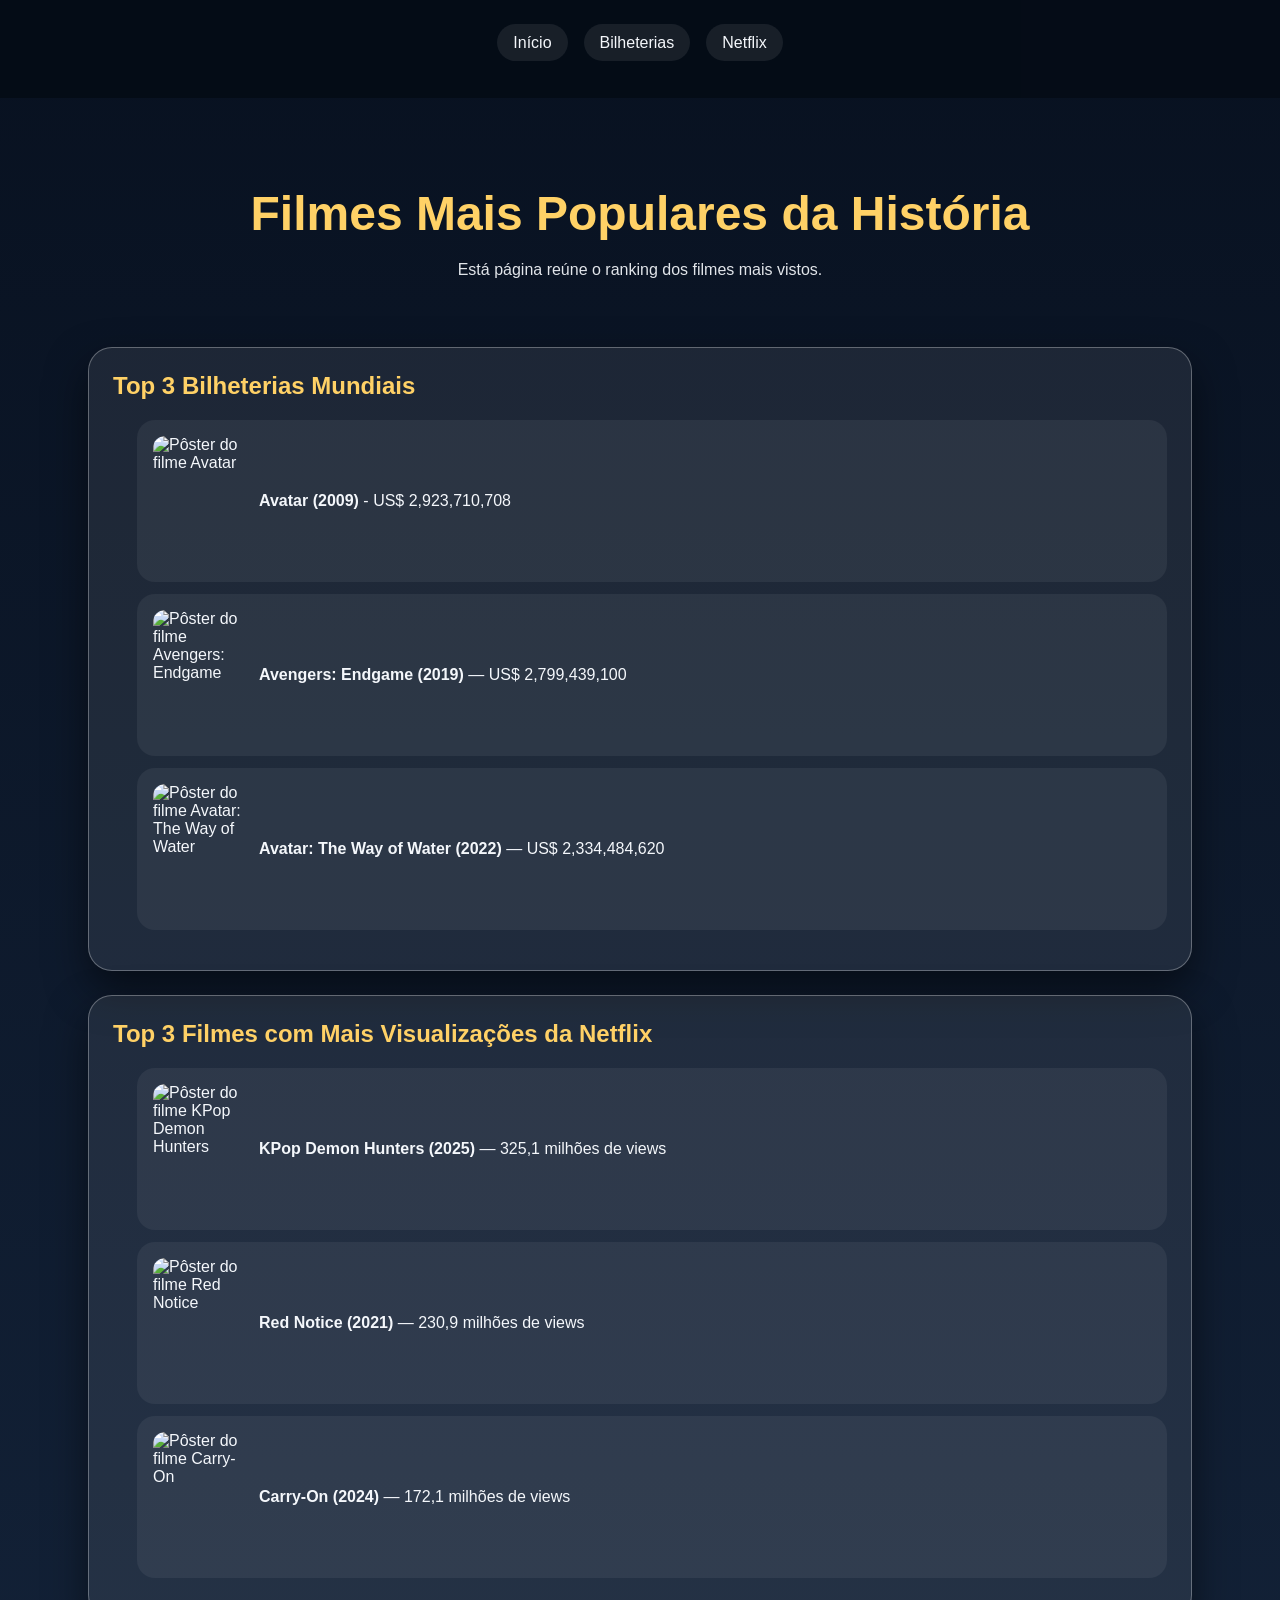
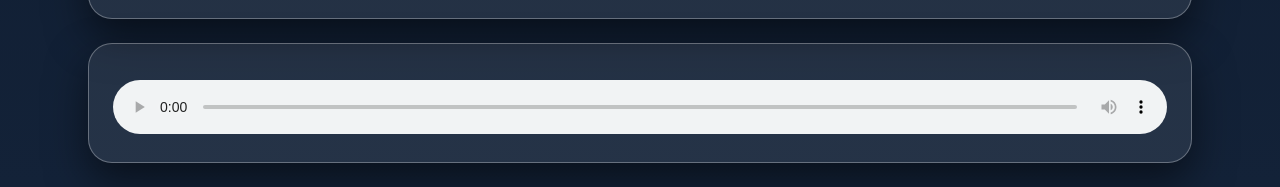
==== index.html @ 764b99d1 "base do projeto HTML e CSS" ====
<!-- Informa ao navegador que o documento é um HTML-->
<!doctype html>
<!-- define o idioma da página -->
<html lang="pt-BR">
  <!-- guarda informações que não aparecem no conteúdo da página -->
  <head>
    <!-- evita problemas com acentuações e caracteres especiais. Segue a convenção do idioma. -->
    <meta charset="UTF-8" />
    <!-- Responsividade: diferentes tamanhos de tela -->
    <meta name="viewport" content="width=device-width, initial-scale=1.0" />
    <!-- Título da página exibido na aba do navegador -->
    <title>Filmes mais populares</title>

    <!-- linka com o arquivo de css -->
    <link rel="stylesheet" href="css/style.css" />
    <link rel="stylesheet" href="css/index.css" />
  </head>

  <!-- Tudo que é visível na página -->
  <body>
    <nav>
      <ul>
        <li><a href="index.html">Início</a></li>
        <li><a href="bilheterias.html">Bilheterias</a></li>
        <li><a href="netflix.html">Netflix</a></li>
      </ul>
    </nav>
    <!-- Cabeçalho da página -->
    <header>
      <h1>Filmes Mais Populares da História</h1>
      <p>Está página reúne o ranking dos filmes mais vistos.</p>
    </header>

    <!-- Conteúdo principal -->
    <main>
      <!-- section separa conteúdos por assunto -->
      <section>
        <h2>Top 3 Bilheterias Mundiais</h2>
        <!-- ol cria uma lista ordenada -->
        <ol class="lista-filmes">
          <!-- li continua representando um item da lista, agora com mais conteúdo dentro -->
          <li class="filme-item">
            <!-- img adiciona uma imagem na página -->
            <img
              src="https://image.tmdb.org/t/p/w500/kyeqWdyUXW608qlYkRqosgbbJyK.jpg"
              alt="Pôster do filme Avatar"
            />
            <!-- div foi usada para agrupar os textos do filme e facilitar a estilização -->
            <div class="filme-texto">
              <strong>Avatar (2009)</strong> - US$ 2,923,710,708
            </div>
          </li>
          <li class="filme-item">
            <img
              src="https://image.tmdb.org/t/p/w500/or06FN3Dka5tukK1e9sl16pB3iy.jpg"
              alt="Pôster do filme Avengers: Endgame"
            />
            <div class="filme-texto">
              <strong>Avengers: Endgame (2019)</strong> — US$ 2,799,439,100
            </div>
          </li>
          <li class="filme-item">
            <img
              src="https://image.tmdb.org/t/p/w500/t6HIqrRAclMCA60NsSmeqe9RmNV.jpg"
              alt="Pôster do filme Avatar: The Way of Water"
            />
            <div class="filme-texto">
              <strong>Avatar: The Way of Water (2022)</strong> — US$
              2,334,484,620
            </div>
          </li>
        </ol>
      </section>

      <!-- outra section separa a segunda lista temática -->
      <section>
        <h2>Top 3 Filmes com Mais Visualizações da Netflix</h2>
        <ol class="lista-filmes">
          <li class="filme-item">
            <img
              src="https://image.tmdb.org/t/p/w500/9tk3Si960hg4E49eMt81dS7Qe9Z.jpg"
              alt="Pôster do filme KPop Demon Hunters"
            />
            <div class="filme-texto">
              <strong>KPop Demon Hunters (2025)</strong> — 325,1 milhões de
              views
            </div>
          </li>
          <li class="filme-item">
            <img
              src="https://image.tmdb.org/t/p/w500/lAXONuqg41NwUMuzMiFvicDET9Y.jpg"
              alt="Pôster do filme Red Notice"
            />
            <div class="filme-texto">
              <strong>Red Notice (2021)</strong> — 230,9 milhões de views
            </div>
          </li>
          <li class="filme-item">
            <img
              src="https://image.tmdb.org/t/p/w500/sdw7qMx8ogj9agE7M7nGZE5riTn.jpg"
              alt="Pôster do filme Carry-On"
            />
            <div class="filme-texto">
              <strong>Carry-On (2024)</strong> — 172,1 milhões de views
            </div>
          </li>
        </ol>
      </section>

      <!-- section usada para a área do áudio -->
      <section>
        <!-- audio adiciona um player de som na página -->
        <audio controls>
          <!-- source informa o arquivo de áudio e o tipo dele -->
          <source src="audio/04_Day_One.mp3" type="audio/mp3" />
          Seu navegador não suporta áudios.
        </audio>
      </section>
    </main>
  </body>
</html>
---- css/style.css ----
* {
  /* box-sinzing: controlar como a largura e altura sao calculados;
    border-box: padding e borda entram no tamanho total do elemento.
    */
  box-sizing: border-box;
}

body {
  /* margin: criar o espaço externo */
  margin: 0;
  /* padding: cria o espaço interno */
  padding: 0;
  /* define a fonte padrão do site */
  font-family: "Segoe UI", Tahoma, Geneva, Verdana, sans-serif;
  background: linear-gradient(180deg, #081120 0%, #132238 100%);
  color: #f4f7fb;
}

nav {
  background-color: rgba(5, 12, 22, 0.92);
  padding: 18px 24px;
  position: sticky;
  /* Define a distância em relação ao topo quando o position
   esta em uso */
  top: 0;
  /*  organiza a camada visual*/
  z-index: 10;
}

nav ul {
  /* list-style: altera o ícone da lista, inclusive remove. */
  list-style: none;
  padding: 0;
  /* display: define  o comportamento do elemento; 
  flex coloca os itens lado a lado*/
  display: flex;
  /* gap: criar espaço entre os itens. depende do display: flex ou grid*/
  gap: 16px;
  /* alinha os itens no eixo do flex */
  justify-content: center;
  /* permite que os itens quebrem para a linha debaixo em telas menores (depende do display)*/
  flex-wrap: wrap;
}

nav a {
  color: #f4f7fb;
  /* remove ou adiciona efeitos no texto, exemplo: sublinhado*/
  text-decoration: none;
  background-color: rgba(255, 255, 255, 0.08);
  padding: 10px 16px;
  /* arredonda os cantos: valor mais alto arredonda, valor mais 
  baixo fica mais quadrado*/
  border-radius: 999px;
}

nav a:hover {
  background-color: #ffb703;
  color: #081120;
}

header,
main {
  /* limita a largura máxima; rem é útil para medidas ligadas a 
  altura  e proporção da  interface*/
  max-width: 72rem;
  /* o auto se adapta */
  margin: 0 auto;
}

header {
  padding: 56px 24px 24px;
  /* alinhar o texto na horizontal - não depende do display */
  text-align: center;
}

main {
  /* display com grid cria uma estrutura em linhas e colunas, 
    útil para organizar blocos*/
  display: grid;
  gap: 24px;
  padding: 24px;
}

section {
  background-color: rgba(255, 255, 255, 0.08);
  border: 1px solid rgba(255, 255, 255, 0.3);
  border-radius: 24px;
  padding: 24px;
  /*  adiciona sombra para destacar blocos*/
  box-shadow: 0 18px 40px rgba(0, 0, 0, 0.5);
}

header h1 {
  font-size: 3rem;
  margin-bottom: 20px;
  color: #d39a0c;
}

header p {
  /* controla a altura entre as linhas de texto*/
  line-height: 1.6;
  /* define o nível de transparencia do elemento: 0 invisivel*/
  opacity: 0.8;
}

section h2 {
  margin-top: 0;
  color: #d39a0c;
}

table {
  width: 100%;
  /* junta as bordas da tabela para evitar linhas duplas */
  border-collapse: collapse;
}

th,
td {
  padding: 14px 16px;
  text-align: left;
}

th {
  background-color: rgba(255, 180, 3, 0.2);
}

td {
  border-top: 1px solid rgba(255, 255, 255, 0.08);
}

table a {
  color: #ffb703;
  text-decoration: none;
}

table a:hover {
  color: #f4f7fb;
}
---- css/index.css ----
/* Como ler valores múltiplos em propriedades como margin e padding
  Exemplo: padding: 10px 15px 20px 20px;

  Ordem dos 4 valores:
  - 1 valor: aplica em todos os lados
  Exemplo: padding: 20px;

  - 2 valores: cima/baixo | esquerda/direita
  Exemplo: padding: 10px 15px;

  - 3 valores: cima | esquerda/direita | baixo
  Exemplo: padding: 10px 15px 20px;

  - 4 valores: cima | direita | baixo | esquerda
  Exemplo: padding: 10px 15px 20px 20px; */

header {
  padding: 56px 24px 24px;
}

header h1 {
  font-size: 3rem; /* font-size define o tamanho da fonte; rem costuma ser uma boa escolha para títulos */
  margin-bottom: 16px; /* margin-bottom cria espaço só na parte de baixo */
  color: #ffd166;
}

header p {
  line-height: 1.6; /* line-height controla a altura entre as linhas do texto */
  opacity: 0.92; /* opacity define o nível de transparência do elemento */
}

main {
  gap: 24px;
  padding: 24px;
}

section {
  background-color: rgba(255, 255, 255, 0.08);
  border-radius: 24px;
  padding: 24px;
}

section h2 {
  margin-top: 0; /* margin-top cria espaço apenas acima do elemento */
  color: #ffd166;
}

ol {
  padding-left: 24px; /* padding-left adiciona espaço interno apenas no lado esquerdo */
}

li {
  margin-bottom: 12px;
}

.lista-filmes {
  list-style-position: inside; /* list-style-position define onde o número da lista aparece; inside mantém a 
  numeração mais próxima do conteúdo */
}

.filme-item {
  align-items: center; /* align-items alinha os itens no eixo cruzado dentro de um flex */
  background-color: rgba(255, 255, 255, 0.06);
  display: flex;
  gap: 16px;
  padding: 16px;
  border-radius: 18px;
}

.filme-item img {
  width: 90px;
  height: 130px; /* height define a altura do elemento */
  object-fit: cover; /* object-fit controla como a imagem ocupa o espaço sem deformar */
  border-radius: 12px;
}

.filme-texto {
  font-size: 1rem;
}

audio {
  width: 100%; /* width define a largura; 100% faz o elemento ocupar toda a largura disponível do bloco pai */
  margin-top: 12px;
}

@media (max-width: 768px) {
  header h1 {
    font-size: 2.2rem;
  }

  .filme-item {
    flex-direction: column; /* flex-direction define a direção dos itens no flex; 
    column empilha os elementos na vertical */
    align-items: flex-start;
  }

  .filme-item img {
    width: 100%;
    height: 260px;
  }
}
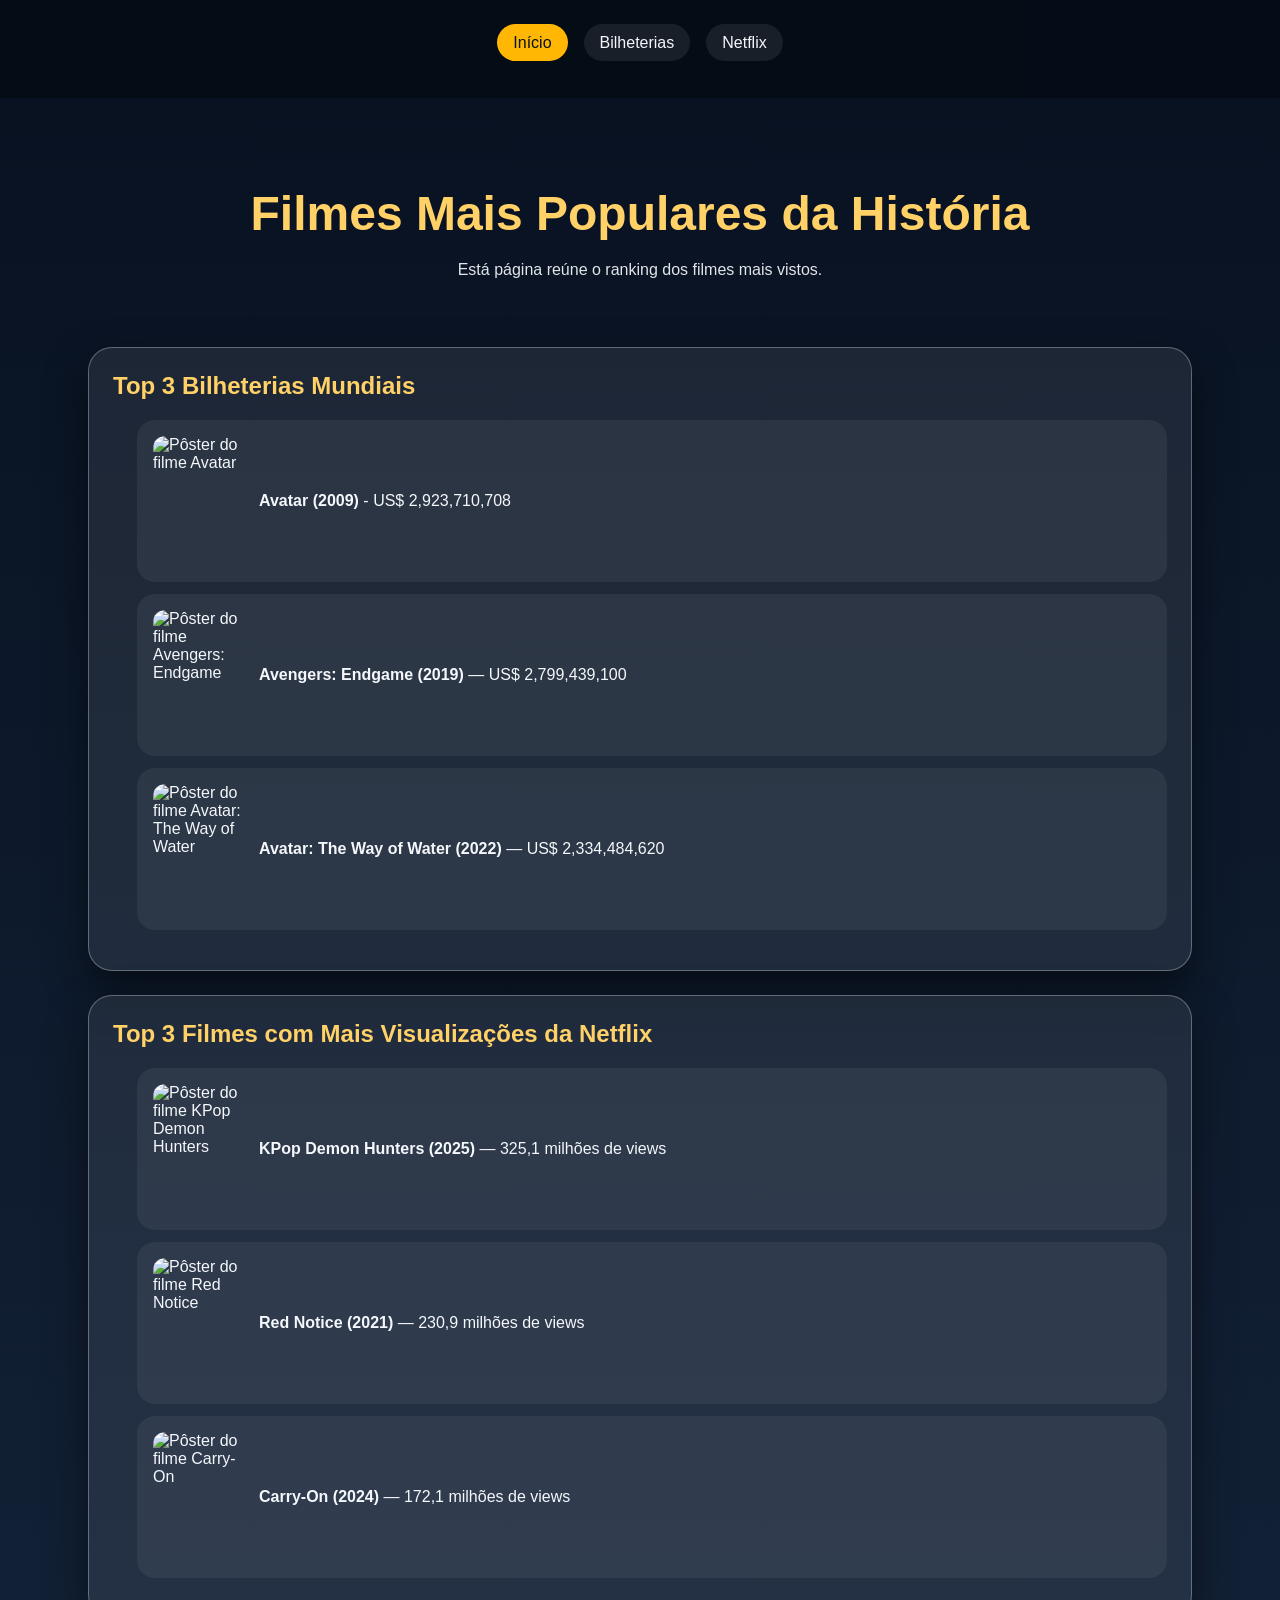
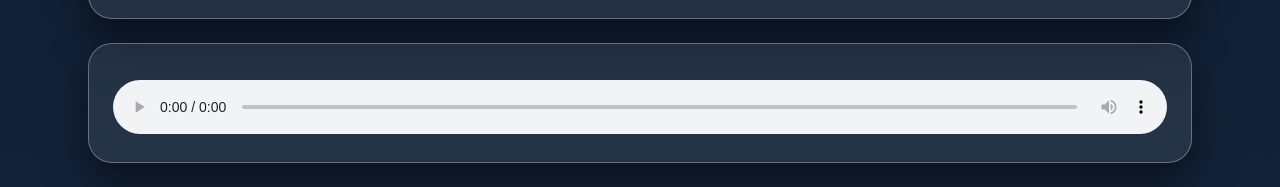
==== commit 1f0c6e30: "feat: destaca no menu a página atual" ====
--- a/index.html
+++ b/index.html
@@ -117,5 +117,7 @@
         </audio>
       </section>
     </main>
+
+    <script src="js/main.js" defer></script>
   </body>
 </html>
--- a/css/style.css
+++ b/css/style.css
@@ -54,6 +54,11 @@
 }
 
 nav a:hover {
+  background-color: #ffb703;
+  color: #081120;
+}
+
+nav a.link-ativo {
   background-color: #ffb703;
   color: #081120;
 }
